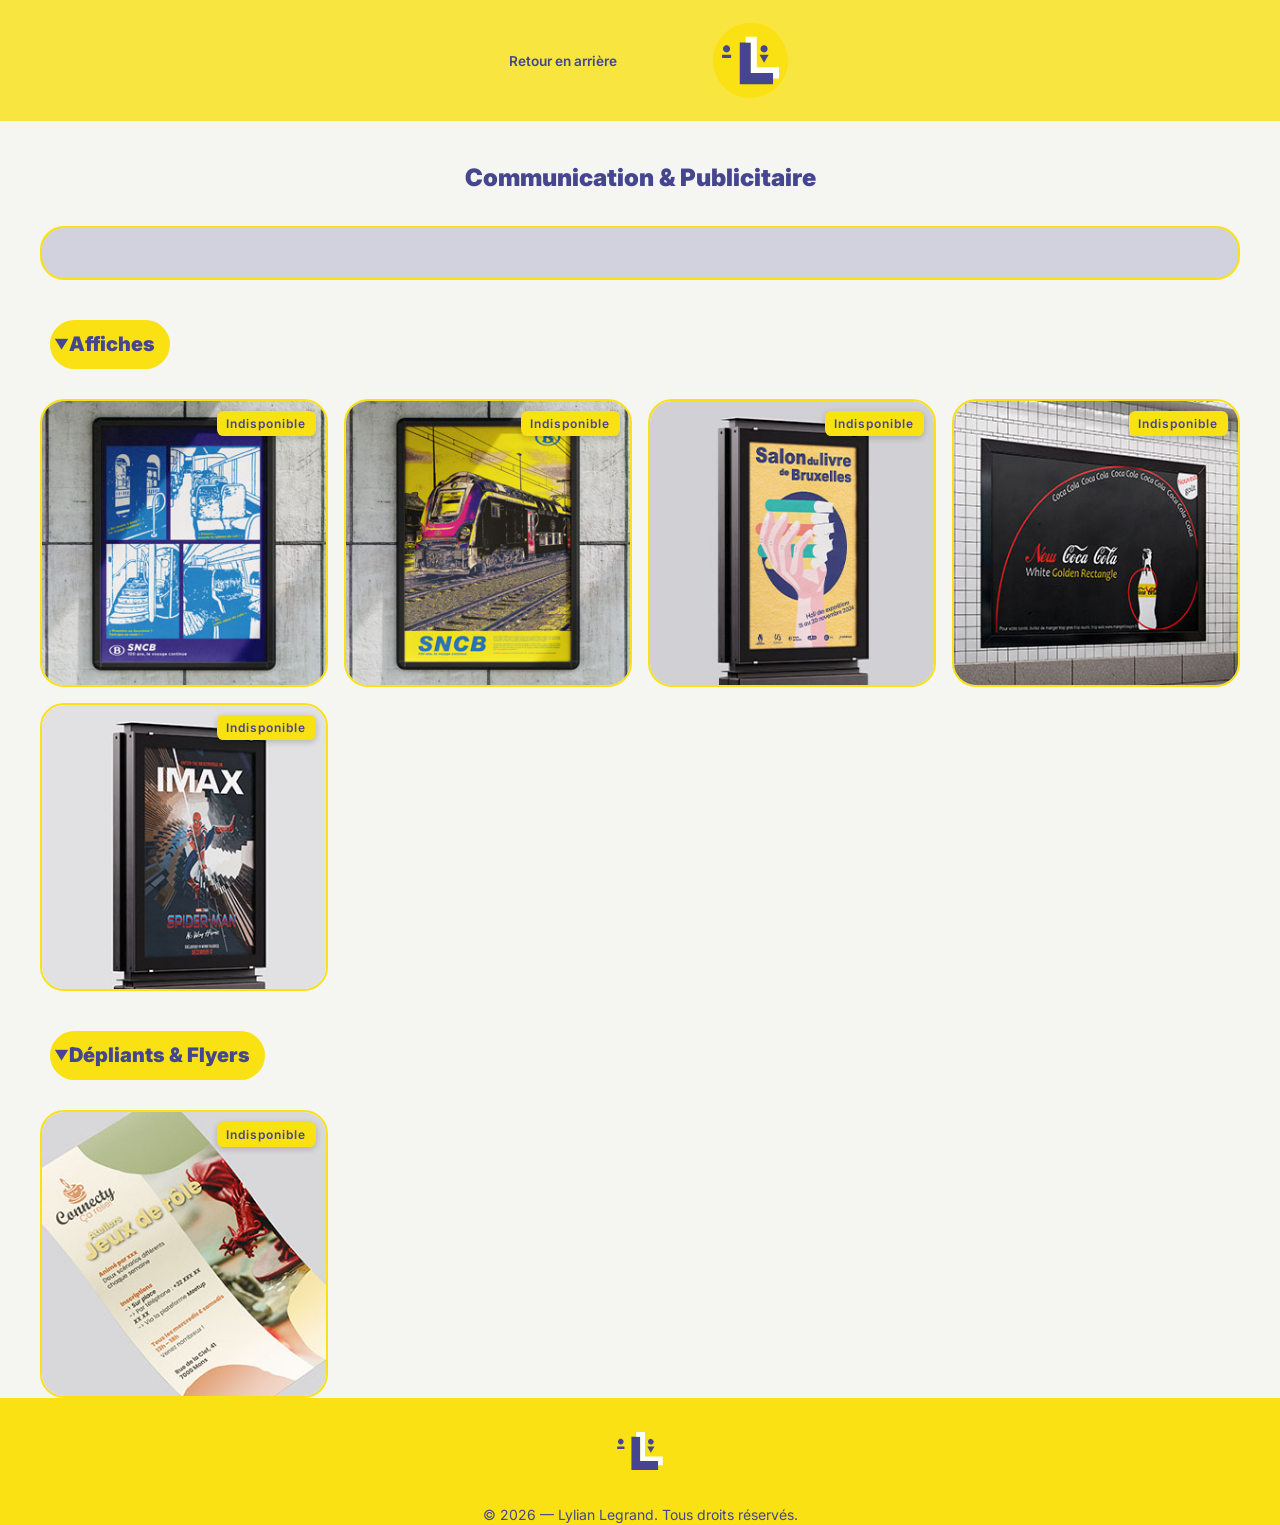
==== html/communication_pub/communication_pub.html @ 8c3452bb "comit" ====
<!DOCTYPE html>
<html lang="fr">
<head>
    <!-- Meta de base -->
    <meta charset="UTF-8">
    <meta http-equiv="X-UA-Compatible" content="IE=edge">
    <meta name="viewport" content="width=device-width, initial-scale=1.0">

    <!-- Titre, Icône & SEO -->
    <title>Lylian Legrand – Portfolio Graphique</title>

    <link rel="icon" type="image/svg+xml" href="../../assets/images/favicon/favicon.svg">
    
    <meta name="description" content="Portfolio de Legrand Lylian, graphiste et artiste visuel. Illustration, design graphique, motion et projets créatifs.">
    <meta name="author" content="Lylian Legrand">
    <meta name="theme-color" content="#454590">

    <!-- Fonts -->
    <link rel="preconnect" href="https://fonts.googleapis.com">
    <link rel="preconnect" href="https://fonts.gstatic.com" crossorigin>
    <link href="https://fonts.googleapis.com/css2?family=Inter:wght@300;400;600&display=swap" rel="stylesheet">
    
    <!-- Stylesheets -->
    <link rel="stylesheet" href="../../css/main.css">
</head>
<body>
    <main>
        <header>
            <nav class="navbar">
                <ul>
                    <li><a href="../../index.html#projects">Retour en arrière</a></li>
                    <li><a href="../../index.html"><img src="../../assets/images/website_icon/website_icon.svg" alt="Logo Lylian Legrand" loading="eager"></a></li>
                </ul>
            </nav>
        </header>
        <section class="reveal">
            <h2 id="projects">Communication & Publicitaire</h2>
            <div class="grid1">
                <div>
                    <article>
                        <p class="center"></p>
                    </article>
                </div>
            </div>
            <div id="portfolio"></div>
        </section>
        <div id="alert">🚧 Cette page n'est pas encore disponible</div>
        <footer>
            <nav class="navbar_footer reveal">
                <ul>
                    <li><a href="../../index.html"><img src="../../assets/images/website_icon/website_icon.svg" alt="website_icon"></a></li>
                </ul>
            </nav>
            <p class="center"><small>&copy; <span id="year"></span> — Lylian Legrand. Tous droits réservés.</small></p>
        </footer>
        <div id="overlay">
            <div class="overlay_content">
                <button id="overlay_close">✕</button>
                <iframe id="overlay_frame"></iframe>
            </div>
        </div>
        <template id="portfolio_item">
            <article>
            <a>
            <img loading="lazy">
            <div>
            <span class="title"></span>
            <span class="date"></span>
            <p></p>
            </div>
            </a>
            </article>
        </template>
        <script src="../../js/reveal.js" defer></script>
        <script src="../../html/communication_pub/template_communication_pub.js" defer></script>
        <script src="../../js/getyear.js" defer></script>
    </main>
</body>
</html>
---- css/main.css ----
@charset "UTF-8";
html, body, div, span, applet, object, iframe, h1, h2, h3, h4, h5, h6, p, blockquote, pre, a, abbr, acronym, address, big, cite, code, del, dfn, em, img, ins, kbd, q, s, samp, small, strike, strong, sub, sup, tt, var, b, u, i, center, dl, dt, dd, ol, ul, li, fieldset, form, label, legend, table, caption, tbody, tfoot, thead, tr, th, td, article, aside, canvas, details, embed, figure, figcaption, footer, header, hgroup, menu, nav, output, ruby, section, summary, time, mark, audio, video {
  margin: 0;
  padding: 0;
  border: 0;
  font-size: 100%;
  font: inherit;
  vertical-align: baseline;
}

article, aside, details,
figcaption, figure, footer, header,
hgroup, menu, nav, section {
  display: block;
}

body {
  line-height: 1;
}

ol, ul {
  list-style: none;
}

blockquote, q {
  quotes: none;
}
blockquote::before, blockquote::after, q::before, q::after {
  content: "";
}

table {
  border-collapse: collapse;
  border-spacing: 0;
}

:root {
  /* COLORS */
  --color-gray:#f5f5f2;
  --color-yellow:#fae113;
  --color-purple:#454590;
  /* LAYOUT */
  --website_max-width:1200px;
  --scroll_margin-top:70px; /* TO DOOOO*/
  --margin-top_h: 40px;
  /* TYPO */
  --font-family:'Inter',sans-serif;
  --font-size_navbar:0.85rem;
  --font-size_h1:2rem;
  --font-size_h2:1.5rem;
  --font-size_h3:1.25rem;
  --font-size_h4:1.05rem;
  --font-size_h5:0.95rem;
  --font-size_p:0.875rem;
  --font-weight_light:300;
  --font-weight_regular:400;
  --font-weight_semibold:600;
  --font-weight_bold:700;
  --font-weight_black:900;
  --line-height:1.45;
}

header {
  background-color: color-mix(in srgb, var(--color-yellow) 80%, transparent);
  backdrop-filter: blur(4px) saturate(120%);
  -webkit-backdrop-filter: blur(4px) saturate(120%);
}

.navbar a:not(:has(img)):hover, .navbar a:not(:has(img)):focus-visible,
.navbar_footer a:not(:has(img)):hover,
.navbar_footer a:not(:has(img)):focus-visible {
  background-color: var(--color-purple);
  color: var(--color-yellow);
}

h1, h2, h3,
h4, h5, h6 {
  color: var(--color-purple);
}

h3 {
  background-color: var(--color-yellow);
}

p, a {
  color: var(--color-purple);
}

.title,
.date {
  color: var(--color-purple);
}

.grid1 article,
.grid2 article,
.grid3 article {
  background-color: color-mix(in srgb, var(--color-purple) 20%, transparent);
  border: 2px solid var(--color-yellow);
}
.grid1 li::before,
.grid2 li::before,
.grid3 li::before {
  background-color: var(--color-purple);
}

.portfolio_grid article a {
  border: 2px solid var(--color-yellow);
}
.portfolio_grid article a > div {
  background: linear-gradient(to top, var(--color-yellow), rgba(0, 0, 0, 0.098));
}
.portfolio_grid article a:focus-visible {
  border-color: var(--color-purple);
}

article.indisponible::after {
  background: var(--color-yellow);
  color: var(--color-purple);
}

form label {
  color: var(--color-purple);
}
form input, form textarea {
  border: 2px solid var(--color-purple);
  background-color: transparent;
  color: var(--color-purple);
}
form input::-moz-placeholder, form textarea::-moz-placeholder {
  color: color-mix(in srgb, var(--color-purple) 60%, transparent);
}
form input::placeholder, form textarea::placeholder {
  color: color-mix(in srgb, var(--color-purple) 60%, transparent);
}
form input:focus-visible, form textarea:focus-visible {
  box-shadow: 0 0 0 0.8px var(--color-purple);
  outline: 2px solid var(--color-purple);
}
form button[type=submit] {
  background: var(--color-yellow);
  color: var(--color-purple);
}
form button[type=submit]:hover {
  background: var(--color-purple);
  color: var(--color-yellow);
}
form button[type=reset] {
  background: var(--color-yellow);
  color: var(--color-purple);
  border: 2px solid var(--color-purple);
}
form button[type=reset]:hover {
  background: var(--color-purple);
  color: var(--color-yellow);
}

footer {
  background-color: var(--color-yellow);
}

body {
  font-family: var(--font-family);
  line-height: var(--line-height);
}

.navbar a,
.navbar_footer a {
  font-size: var(--font-size_navbar);
  font-weight: var(--font-weight_semibold);
  text-decoration: none;
}

h1, h2, h3 {
  font-weight: var(--font-weight_black);
  margin-top: var(--margin-top_h);
}

h1, h2 {
  text-align: center;
}

h1 {
  font-size: var(--font-size_h1);
}

h2 {
  font-size: var(--font-size_h2);
}

h3 {
  font-size: var(--font-size_h3);
  display: inline-block;
  padding: 10px 15px;
  border-radius: 999px;
}

h4 {
  font-size: var(--font-size_h4);
  font-weight: var(--font-weight_semibold);
  text-align: center;
  margin-bottom: 10px;
}

h5 {
  font-size: var(--font-size_h5);
  font-weight: var(--font-weight_semibold);
  text-align: center;
  padding: 15px;
}

p {
  font-size: var(--font-size_p);
  font-weight: var(--font-weight_regular);
}

.bold {
  font-weight: var(--font-weight_bold);
}

.italic {
  font-style: italic;
}

.center {
  text-align: center;
}

.title,
.date {
  text-align: center;
}

.title {
  font-weight: var(--font-weight_black);
  font-size: 1.3rem;
}

.date {
  font-style: italic;
  font-size: 1rem;
}

article.indisponible::after {
  font-size: 0.75rem;
  font-weight: 600;
  letter-spacing: 1px;
}

form label {
  font-weight: var(--font-weight_semibold);
}
form input, form textarea {
  font-family: var(--font-family);
  font-size: var(--font-size_p);
}
form [type=submit] {
  font-weight: var(--font-weight_semibold);
}
form [type=reset] {
  font-weight: var(--font-weight_semibold);
}

html {
  scroll-behavior: smooth;
}

h2[id] {
  scroll-margin-top: 110px;
}

body {
  background: var(--color-gray);
}

section {
  max-width: var(--website_max-width);
  margin: auto;
  padding: 0 1rem;
}

img {
  max-width: 100%;
  height: auto;
}

header.scrolled {
  transition: box-shadow 0.4s ease;
}

.navbar a,
.navbar_footer a {
  transition: background-color 0.25s ease, color 0.25s ease, transform 0.2s ease;
}
.navbar a:hover,
.navbar_footer a:hover {
  transform: translateY(-5px);
}
.navbar img:hover,
.navbar_footer img:hover {
  transform: scale(1.15);
}

.portfolio_grid article a img {
  transition: transform 0.35s ease, filter 0.35s ease;
}
.portfolio_grid article a > div {
  opacity: 0;
  transform: translateY(20px);
  transition: opacity 0.3s ease, transform 0.3s ease;
}
.portfolio_grid article a:hover img {
  transform: scale(1.05);
  filter: grayscale(0.9) blur(3px);
}
.portfolio_grid article a:hover > div {
  opacity: 1;
  transform: translateY(0);
}

form input, form textarea {
  transition: border-color 0.25s ease, box-shadow 0.25s ease;
}
form input:focus-visible, form textarea:focus-visible {
  transform: scale(1.02);
}
form button {
  transition: background-color 0.25s ease, color 0.25s ease, transform 0.2s ease;
}
form button:hover {
  transition-duration: 0.15s;
  transform: translateY(-3px);
}

header {
  position: sticky;
  top: 0;
  z-index: 100;
}
header.scrolled {
  box-shadow: 0 8px 32px rgba(0, 0, 0, 0.12);
}

.navbar {
  max-width: var(--website_max-width);
  margin: 0 auto;
}
.navbar ul {
  list-style: none;
  display: flex;
  align-items: center;
  justify-content: center;
  gap: 5rem;
}
.navbar img {
  width: 75px;
  height: auto;
  display: block;
}
.navbar a {
  position: relative;
  padding: 0.5rem 1rem;
  border-radius: 999px;
}
.navbar a:focus-visible {
  outline: none;
}

#banner {
  max-width: var(--website_max-width);
  margin-inline: auto;
  overflow: hidden;
  aspect-ratio: 1200/480;
}
#banner img {
  width: 100%;
  height: auto;
  display: block;
}

.grid1,
.grid2 {
  width: 100%;
  margin-top: 30px;
  display: grid;
  grid-template-columns: repeat(3, 1fr);
  gap: 2.5rem 1.25rem;
}
.grid1 article,
.grid2 article {
  border-radius: 1.5rem;
  padding: 1.25rem;
}
.grid1 li,
.grid2 li {
  position: relative;
  padding-left: 0.75rem;
  margin-top: 0.6rem;
}
.grid1 li::before,
.grid2 li::before {
  content: "";
  position: absolute;
  left: 0;
  top: 0.55rem;
  width: 5px;
  height: 5px;
  border-radius: 50%;
}
.grid1 img,
.grid2 img {
  width: 100px;
  height: auto;
  margin: 0 auto;
  display: block;
  align-items: center;
  justify-content: center;
  padding: 1rem;
}
.grid1 .grid_stack,
.grid2 .grid_stack {
  display: grid;
  gap: 1.25rem;
}
.grid1 .grid_inline,
.grid2 .grid_inline {
  display: flex;
  gap: 0.75rem;
  justify-content: center;
}
.grid1 p.center,
.grid2 p.center {
  margin-top: 10px;
}

.grid1 > div:last-child {
  grid-column: 1/-1;
}

.portfolio_grid {
  margin-top: 30px;
  display: grid;
  grid-template-columns: repeat(4, 1fr);
  gap: 1rem;
  align-items: center;
  justify-content: center;
}
.portfolio_grid article a {
  position: relative;
  display: block;
  overflow: hidden;
  text-decoration: none;
  border-radius: 1.5rem;
}
.portfolio_grid article a img {
  width: 100%;
  height: auto;
  display: block;
}
.portfolio_grid article a > div {
  position: absolute;
  inset: 0;
  padding: 20px;
  display: flex;
  flex-direction: column;
  justify-content: center;
}

article.indisponible {
  position: relative;
  cursor: not-allowed;
}
article.indisponible::after {
  content: "Indisponible";
  position: absolute;
  top: 12px;
  right: 12px;
  padding: 0.25rem 0.6rem;
  border-radius: 0.4rem;
  box-shadow: 0 2px 6px rgba(0, 0, 0, 0.2);
}
article.indisponible a:hover {
  cursor: not-allowed;
}

.collapsible-title {
  cursor: pointer;
  position: relative;
  -webkit-user-select: none;
     -moz-user-select: none;
          user-select: none;
  padding-left: 1.2rem;
  margin-left: 10px;
  transition: background-color 0.25s ease, color 0.25s ease, transform 0.2s ease;
}
.collapsible-title::before {
  content: "▼";
  position: absolute;
  left: 4px;
  top: 14px;
  font-size: var(--font-size_p);
  transition: transform 0.2s ease;
}
.collapsible-title:hover {
  transition-duration: 0.15s;
  transform: translateY(-3px);
}
.collapsible-title.collapsed::before {
  transform: rotate(-90deg);
}

.category-content {
  overflow: hidden;
  max-height: 5000px;
  opacity: 1;
  transition: max-height 0.5s ease, opacity 0.7s cubic-bezier(0.22, 1, 0.36, 1) transform 0.7s cubic-bezier(0.22, 1, 0.36, 1);
}

.category-content.collapsed {
  max-height: 0;
  opacity: 0;
  display: none;
}

.grid3 {
  width: 100%;
  margin-top: 30px;
  display: flex;
  grid-template-columns: repeat(5, 1fr);
  gap: 2.5rem 1.25rem;
  justify-content: center;
  align-items: center;
}
.grid3 article {
  border-radius: 1.5rem;
  padding: 1.25rem;
}
.grid3 li {
  position: relative;
  padding-left: 0.75rem;
  margin-top: 0.6rem;
}
.grid3 li::before {
  content: "";
  position: absolute;
  left: 0;
  top: 0.55rem;
  width: 5px;
  height: 5px;
  border-radius: 50%;
}
.grid3 img {
  width: auto;
  height: auto;
  margin: 0 auto;
  display: block;
  align-items: center;
  justify-content: center;
  padding: 1rem;
  border-radius: 3rem;
}

form {
  margin: 0 auto;
  padding: 25px 0;
}
form > div {
  display: flex;
  flex-direction: column;
  gap: 0.4rem;
  margin-bottom: 1.2rem;
}
form input, form textarea {
  padding: 0.75rem 1rem;
  border-radius: 999px;
}
form textarea {
  border-radius: 1.5rem;
  resize: vertical;
  min-height: 120px;
}
form button {
  padding: 0.6rem 1.4rem;
  border-radius: 2rem;
  cursor: pointer;
}
form button[type=submit], form button[type=reset] {
  border: none;
  margin-left: 20px;
}

.navbar_footer {
  max-width: var(--website_max-width);
  margin: 0 auto;
}
.navbar_footer ul {
  list-style: none;
  display: flex;
  align-items: center;
  justify-content: center;
  gap: 2rem;
}
.navbar_footer img {
  width: 60px;
  height: auto;
  display: block;
}
.navbar_footer a {
  text-decoration: none;
  position: relative;
  padding: 0.5rem 1rem;
  border-radius: 999px;
}
.navbar_footer a:focus-visible {
  outline: none;
}

.reveal {
  opacity: 0;
  transform: translateY(24px);
  transition: opacity 0.7s cubic-bezier(0.22, 1, 0.36, 1), transform 0.7s cubic-bezier(0.22, 1, 0.36, 1);
  will-change: opacity, transform;
}
.reveal.visible {
  opacity: 1;
  transform: translateY(0);
}

#alert {
  position: fixed;
  bottom: 2rem;
  left: 50%;
  padding: 0.8rem 1.2rem;
  border-radius: 999px;
  font-size: 0.9rem;
  font-weight: 600;
  pointer-events: none;
  z-index: 9999;
  transform: translateX(-50%) translateY(20px);
  transition: 0.35s ease;
  opacity: 0;
  background: var(--color-purple);
  color: var(--color-yellow);
}
#alert.show {
  transform: translateX(-50%) translateY(0px);
  opacity: 1;
}

#overlay {
  position: fixed;
  inset: 0;
  display: flex;
  align-items: center;
  justify-content: center;
  background: rgba(0, 0, 0, 0.85);
  z-index: 100;
  opacity: 0;
  visibility: hidden;
  transition: opacity 0.25s ease;
}
#overlay.active {
  display: flex;
  opacity: 1;
  visibility: visible;
}

.overlay_content {
  position: relative;
  width: 94%;
  height: 94%;
  border-radius: 1.5rem;
  overflow: hidden;
  box-shadow: 0 12px 30px rgba(0, 0, 0, 0.25);
  transform: scale(1.15);
  opacity: 0;
  transition: transform 0.25s ease, opacity 0.25s ease;
  will-change: transform, opacity;
}

#overlay.active .overlay_content {
  transform: scale(1);
  opacity: 1;
}

#overlay_frame {
  width: 100%;
  height: 100%;
  border: none;
}

#overlay_close {
  position: absolute;
  top: 1.5rem;
  right: 2rem;
  display: flex;
  align-items: center;
  justify-content: center;
  width: 42px;
  height: 42px;
  font-size: 1.5rem;
  border: none;
  border-radius: 999px;
  background: var(--color-yellow);
  color: var(--color-purple);
  cursor: pointer;
  transition: transform 0.25s ease, background 0.25s ease, box-shadow 0.25s ease;
}
#overlay_close:hover {
  transform: scale(1.1);
  background: var(--color-purple);
  color: var(--color-yellow);
  box-shadow: 0 8px 20px rgba(0, 0, 0, 0.25);
}

@media (prefers-color-scheme: dark) {
  :root {
    --color-yellow: #2b2b5b;
    --color-gray: #333333;
    --color-purple: #fae113;
  }
  body {
    background: var(--color-gray);
  }
}
@media (prefers-reduced-motion: reduce) {
  html {
    scroll-behavior: auto !important;
  }
  *,
  *::before,
  *::after {
    animation: none !important;
    transition: none !important;
  }
  .reveal {
    opacity: 1;
    transform: none;
    filter: none;
  }
  header,
  header.scrolled {
    transition: none;
  }
}
@media (prefers-contrast: more) {
  :root {
    --color-yellow:#ffd900;
    --color-purple:#3a3abf;
  }
  a {
    text-decoration: underline;
  }
}
@media (max-width: 1024px) {
  section {
    max-width: 900px;
  }
  .navbar ul {
    gap: 1rem;
  }
  .grid2 {
    grid-template-columns: repeat(2, 1fr);
    gap: 2rem 1.25rem;
  }
  .grid2 img {
    width: 72px;
    height: 72px;
  }
  .grid2 > *:nth-last-child(1):nth-child(odd) {
    margin-left: 180px;
    margin-right: 180px;
    grid-column: 1/-1;
  }
  form button[type=submit],
  form button[type=reset] {
    margin-left: 0;
  }
  .portfolio_grid {
    grid-template-columns: repeat(3, 1fr);
    gap: 0.75rem;
  }
  .overlay_content {
    width: 95%;
    height: 95%;
  }
}
@media (max-width: 768px) {
  section {
    padding: 0 1rem;
    max-width: 650px;
  }
  .navbar ul {
    flex-wrap: wrap;
    justify-content: center;
    gap: 0.75rem;
  }
  .navbar img {
    width: 80px;
    order: -1;
  }
  .grid1,
  .grid2 {
    grid-template-columns: 1fr;
    gap: 1.5rem;
  }
  .grid2 > *:nth-last-child(1):nth-child(odd) {
    margin-left: 0px;
    margin-right: 0px;
  }
  .grid2 img {
    width: 100px;
    height: 100px;
  }
  .grid_stack {
    flex-direction: column;
  }
  .grid1 > * {
    grid-column: auto;
    margin-left: 0;
    margin-right: 0;
  }
  form button[type=submit],
  form button[type=reset] {
    width: 100%;
  }
  form button[type=reset] {
    margin-top: 1rem;
  }
  .portfolio_grid {
    grid-template-columns: repeat(2, 1fr);
    gap: 0.75rem;
  }
  .overlay_content {
    width: 97%;
    height: 97%;
  }
}/*# sourceMappingURL=main.css.map */
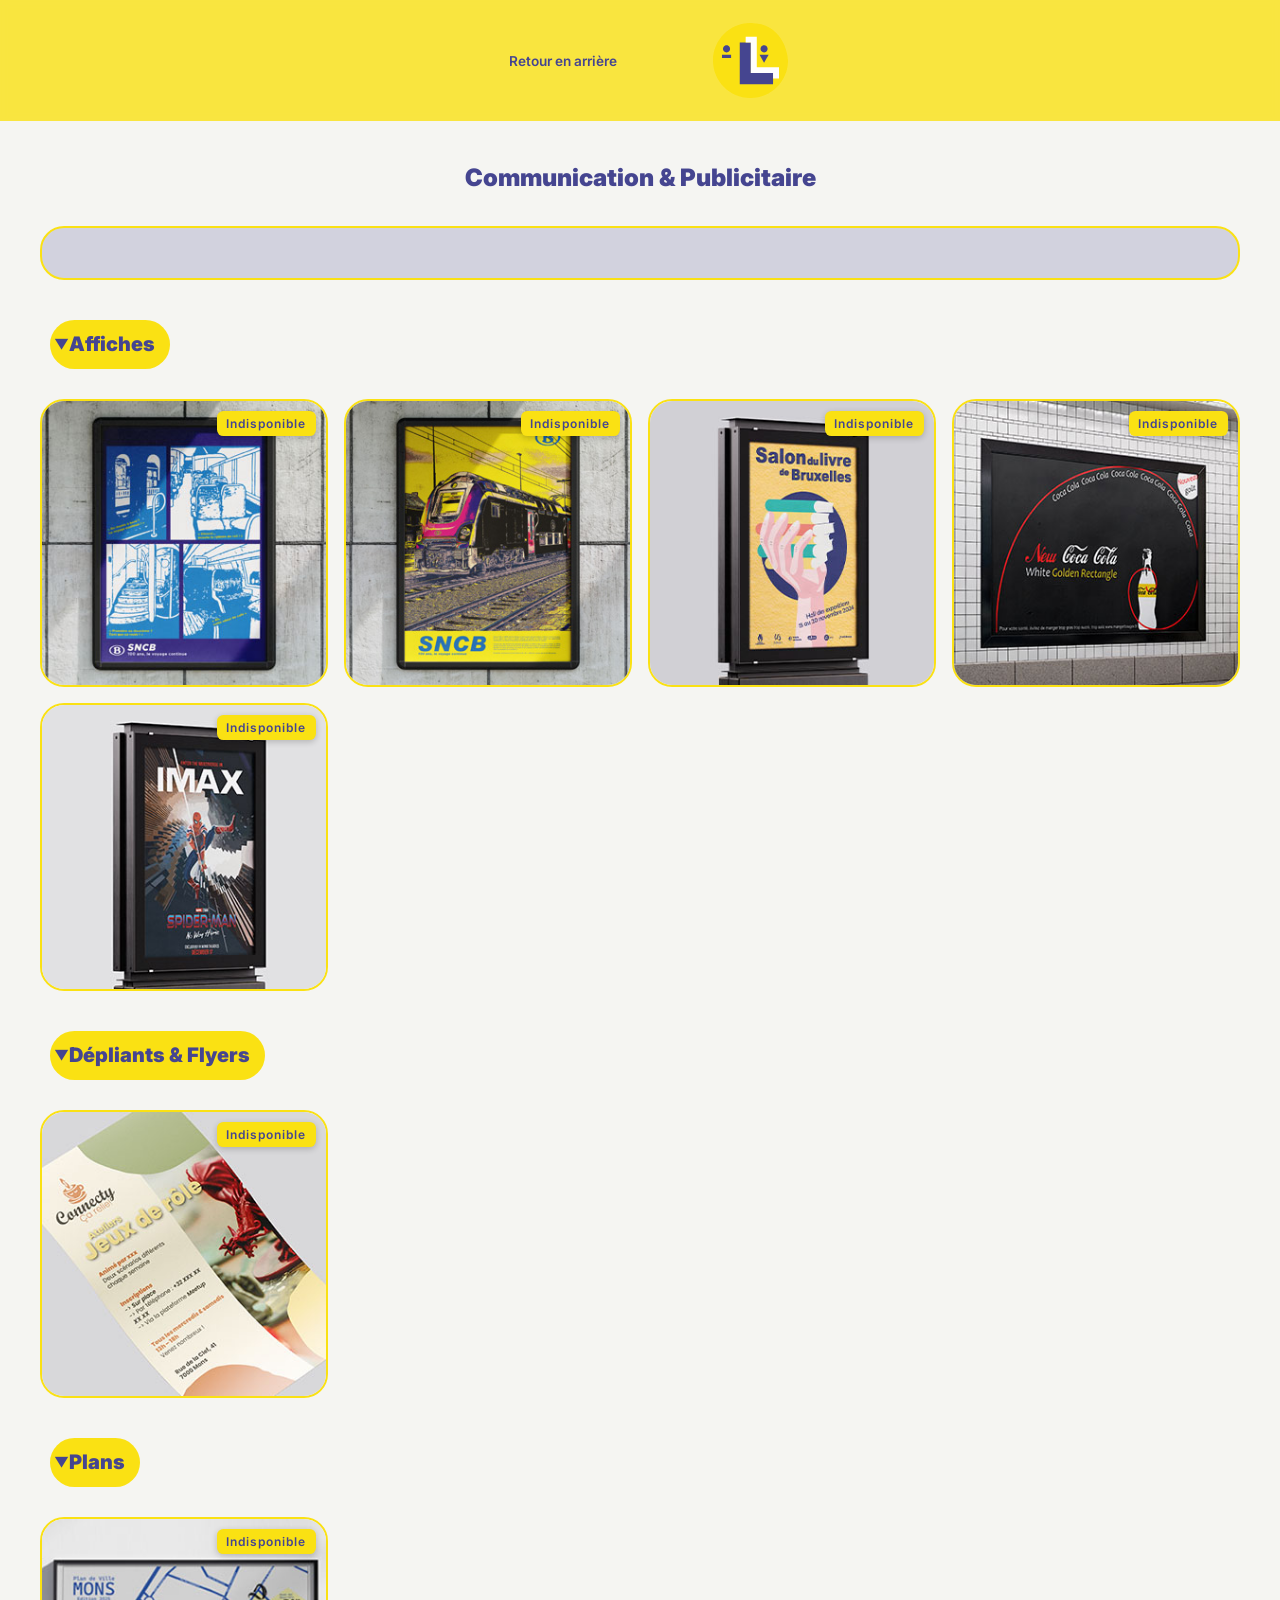
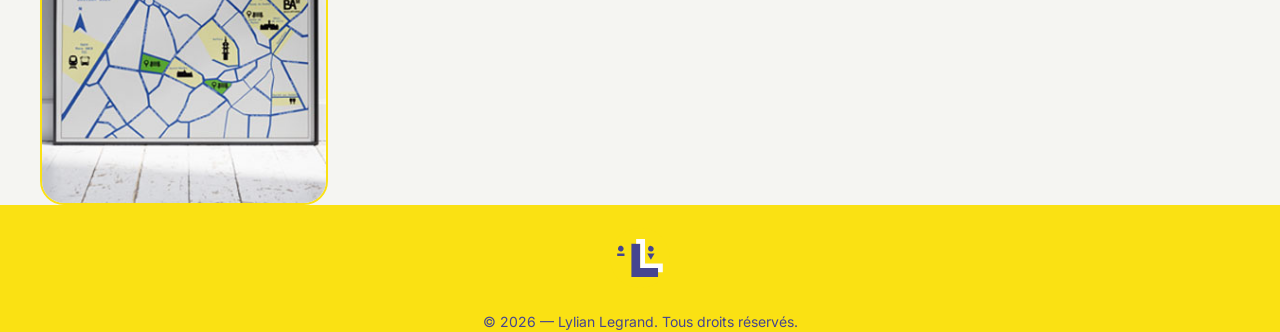
==== commit 803e6b8d: "commit" ====
--- a/html/communication_pub/communication_pub.html
+++ b/html/communication_pub/communication_pub.html
@@ -71,9 +71,9 @@
             </a>
             </article>
         </template>
-        <script src="../../js/reveal.js" defer></script>
+        <script src="../../assets/js/reveal.js" defer></script>
+        <script src="../../assets/js/getyear.js" defer></script>
         <script src="../../html/communication_pub/template_communication_pub.js" defer></script>
-        <script src="../../js/getyear.js" defer></script>
     </main>
 </body>
 </html>
